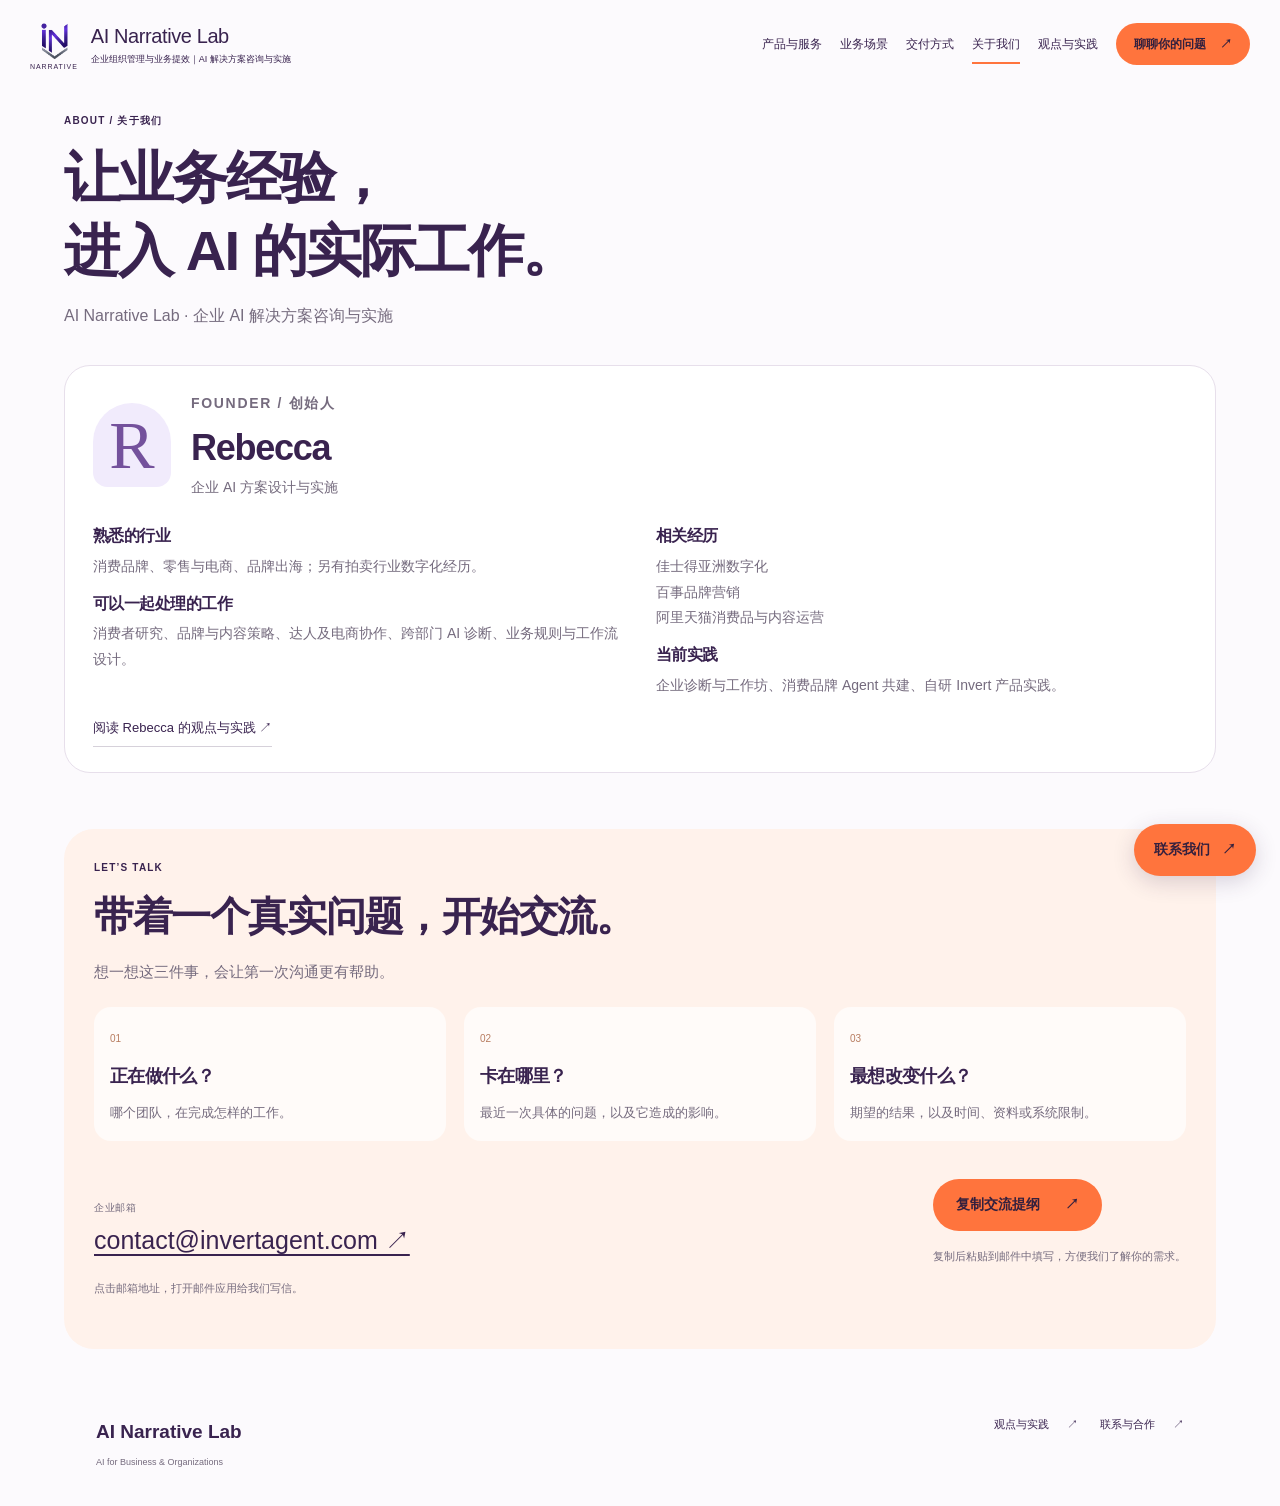
==== about.html @ 5217d412 "Add AI Narrative Lab website" ====
<!doctype html><html lang="zh-CN"><head><meta charset="utf-8"><meta name="viewport" content="width=device-width,initial-scale=1"><meta name="description" content="AI Narrative Lab 关注企业如何把 AI 用到真实业务中。我们提供咨询与实施，从问题判断、团队能力和知识资产出发，推进适合当前条件的应用建设。"><meta name="theme-color" content="#FCFAFD"><title>关于 AI Narrative Lab · AI Narrative Lab</title><link rel="stylesheet" href="mockup.css"><script src="site.js" defer></script></head><body data-page="about"><a href="#main" class="skip">跳到正文</a><header class="site-header"><div class="nav-inner"><a class="brand" href="index.html" aria-label="AI Narrative Lab 首页"><span class="logo-lockup"><img src="assets/narrative-symbol-preview.png" alt="" width="44" height="44"><span>NARRATIVE</span></span><span class="brand-name">AI Narrative Lab<small>企业组织管理与业务提效｜AI 解决方案咨询与实施</small></span></a><button class="menu-toggle" aria-label="打开导航" aria-expanded="false" aria-controls="site-nav"><span></span><span></span></button><nav id="site-nav" aria-label="主导航"><a href="services.html">产品与服务</a><a href="practice.html">业务场景</a><a href="approach.html">交付方式</a><a href="about.html" aria-current="page">关于我们</a><a href="insights.html">观点与实践</a><a class="button nav-cta" href="about.html#contact">聊聊你的问题<span aria-hidden="true">↗</span></a></nav></div></header><main id="main"><section class="inner-hero"><p class="eyebrow">ABOUT / 关于我们</p><h1>让业务经验，<br>进入 AI 的实际工作。</h1><p>AI Narrative Lab · 企业 AI 解决方案咨询与实施</p></section><section class="section people-section"><article class="person-card"><div class="person-heading"><div class="person-initial" aria-hidden="true">R</div><div><p class="eyebrow">FOUNDER / 创始人</p><h2>Rebecca</h2><p>企业 AI 方案设计与实施</p></div></div><div class="person-columns"><div><h3>熟悉的行业</h3><p>消费品牌、零售与电商、品牌出海；另有拍卖行业数字化经历。</p><h3>可以一起处理的工作</h3><p>消费者研究、品牌与内容策略、达人及电商协作、跨部门 AI 诊断、业务规则与工作流设计。</p></div><div><h3>相关经历</h3><p>佳士得亚洲数字化<br>百事品牌营销<br>阿里天猫消费品与内容运营</p><h3>当前实践</h3><p>企业诊断与工作坊、消费品牌 Agent 共建、自研 Invert 产品实践。</p></div></div><a class="text-link" href="insights.html">阅读 Rebecca 的观点与实践 ↗</a></article></section><section class="section contact" id="contact"><div class="section-head"><p class="eyebrow">LET’S TALK</p><h2>带着一个真实问题，开始交流。</h2><p>想一想这三件事，会让第一次沟通更有帮助。</p></div><div class="contact-prompts"><div><span>01</span><h3>正在做什么？</h3><p>哪个团队，在完成怎样的工作。</p></div><div><span>02</span><h3>卡在哪里？</h3><p>最近一次具体的问题，以及它造成的影响。</p></div><div><span>03</span><h3>最想改变什么？</h3><p>期望的结果，以及时间、资料或系统限制。</p></div></div><div class="contact-bottom"><div><p class="tiny-label">企业邮箱</p><a class="contact-email" href="mailto:contact@invertagent.com">contact@invertagent.com ↗</a><p class="footnote">点击邮箱地址，打开邮件应用给我们写信。</p></div><div><button type="button" class="button" data-copy-brief>复制交流提纲 <span aria-hidden="true">↗</span></button><p class="footnote">复制后粘贴到邮件中填写，方便我们了解你的需求。</p><p class="copy-status" role="status" aria-live="polite"></p></div></div></section></main><footer><div><a class="footer-brand" href="index.html">AI Narrative Lab</a><p>AI for Business & Organizations</p></div><div class="footer-links"><a class="text-link" href="insights.html">观点与实践<span aria-hidden="true">↗</span></a><a class="text-link" href="about.html#contact">联系与合作<span aria-hidden="true">↗</span></a></div></footer><a class="floating-contact" href="about.html#contact">联系我们 <span aria-hidden="true">↗</span></a><button class="to-top" aria-label="回到顶部" hidden>↑</button></body></html>
---- mockup.css ----
:root{--bg:#fcfafd;--orange:#ff743d;--peach:#fff2eb;--ink:#39234f;--lavender:#f1ebfc;--muted:#756b7e;--line:#e7dfeb;--white:#fff}*{box-sizing:border-box}html{scroll-behavior:smooth;scroll-padding-top:112px}body{margin:0;background:var(--bg);color:var(--ink);font:15px/1.85 -apple-system,BlinkMacSystemFont,"Segoe UI","PingFang SC","Microsoft YaHei",sans-serif}a{color:inherit;text-decoration:none}button{font:inherit;color:inherit;cursor:pointer}button,a,summary{-webkit-tap-highlight-color:transparent}button{border:0}button:focus-visible,a:focus-visible,summary:focus-visible,[tabindex]:focus-visible{outline:3px solid #7952a1;outline-offset:5px}h1,h2,h3,p{margin:0}h1,h2,h3{font-weight:600;letter-spacing:-.035em;line-height:1.45}img{max-width:100%}[hidden]{display:none!important}.skip{position:fixed;left:20px;top:-100px;background:white;padding:15px;z-index:50}.skip:focus{top:10px}.site-header{position:sticky;top:0;z-index:20;background:#fcfafdeF;backdrop-filter:blur(16px);transition:box-shadow .2s}.site-header.scrolled{box-shadow:0 1px 14px #39234f0b}.nav-inner{max-width:1440px;margin:auto;padding:18px 44px;display:flex;align-items:center;justify-content:space-between;gap:24px}.brand{display:flex;align-items:center;gap:13px;flex-shrink:0}.logo-lockup{display:flex;align-items:center;flex-direction:column;line-height:1}.logo-lockup img{width:44px;height:44px;object-fit:contain}.logo-lockup>span{font-size:7px;letter-spacing:.13em;margin-top:1px}.brand-name{font-size:19px;font-weight:650;letter-spacing:-.04em;line-height:1.4}.brand-name small{display:block;font-size:9px;font-weight:400;letter-spacing:.06em;margin-top:3px}#site-nav{display:flex;align-items:center;gap:24px;font-size:12px}#site-nav>a:not(.button){position:relative;padding:9px 0}#site-nav>a:not(.button):after{content:"";position:absolute;height:2px;background:var(--orange);bottom:0;left:0;right:100%;transition:right .2s}#site-nav>a:hover:after,#site-nav>a[aria-current]:after{right:0}.button{display:inline-flex;align-items:center;justify-content:center;gap:25px;min-height:50px;padding:13px 23px;background:var(--orange);border-radius:100px;color:#34203e;font-size:14px;font-weight:600;transition:transform .2s,background .2s,box-shadow .2s}.button:hover{transform:translateY(-2px);background:#ff8858;box-shadow:0 6px 18px #ff743d29}.button.nav-cta{min-height:42px;font-size:12px;padding:10px 18px;gap:14px}.button.small{min-height:44px;font-size:12px;padding:10px 20px}.text-link{display:inline-flex;gap:18px;align-items:center;font-size:13px;font-weight:500;padding:6px 0;border-bottom:1px solid #39234f35}.text-link span{transition:transform .2s}.text-link:hover span{transform:translate(2px,-2px)}.menu-toggle{display:none}main{max-width:1440px;margin:auto}.section{padding:85px 7.5%}.section-head{margin-bottom:30px}.eyebrow{font-size:10px;letter-spacing:.12em;font-weight:600;margin-bottom:20px}.section-head h2{font-size:clamp(29px,3.1vw,44px);max-width:850px}.section-head>p:last-child:not(.eyebrow){font-size:15px;color:var(--muted);max-width:700px;margin-top:18px}.home-hero{display:grid;grid-template-columns:1.03fr 1fr;gap:6%;padding:58px 6.5% 72px;min-height:660px;align-items:center}.home-hero h1{font-size:clamp(39px,4.5vw,63px);line-height:1.42;letter-spacing:-.045em}.hero-copy>.eyebrow{font-size:9px;letter-spacing:.1em;display:flex;align-items:center;gap:9px}.status-dot{width:6px;height:6px;display:inline-block;border-radius:50%;background:var(--orange)}.accent-word{position:relative;isolation:isolate;white-space:nowrap}.accent-word:after{content:"";position:absolute;bottom:6px;left:-2px;right:4px;height:17px;background:var(--orange);z-index:-1;transform:rotate(-3deg)}.lead{max-width:460px;font-size:16px;color:var(--muted);margin-top:28px}.hero-actions{display:flex;align-items:center;flex-wrap:wrap;gap:25px;margin-top:28px}.hero-principles{display:flex;gap:22px;color:var(--muted);font-size:10px;margin-top:28px}.hero-principles span+span:before{content:"·";margin-right:22px}.demo-wrap{position:relative;padding:20px 0;isolation:isolate}.orbit{position:absolute;z-index:-1;border-radius:50%}.orbit.orange{width:210px;height:210px;background:var(--orange);top:-5px;right:-22px}.orbit.purple{width:290px;height:290px;background:#eee4fb;bottom:-15px;left:-30px}.work-demo{background:white;padding:24px 26px 16px;border-radius:26px;box-shadow:0 20px 70px #39234f0d;transform:rotate(1deg);border:1px solid #ffffffa0}.demo-top{display:flex;align-items:center;justify-content:space-between;font-size:11px}.demo-top .status-dot{margin-right:8px}.demo-icon{font-size:28px;color:var(--orange);line-height:1}.tab-list{display:flex;gap:6px;padding:7px;background:var(--lavender);border-radius:17px;margin-bottom:24px}.tab-list button{flex:1;display:flex;align-items:center;justify-content:center;gap:12px;background:transparent;border-radius:11px;min-height:56px;padding:15px 10px;font-size:13px;transition:background .2s,box-shadow .2s}.tab-list button:hover{background:#ffffff80}.tab-list button[aria-selected=true]{background:white;box-shadow:0 3px 9px #39234f08;font-weight:600}.tab-index{font-size:10px;opacity:.5}.tab-panel:not([hidden]){animation:panel-in .24s ease-out}@keyframes panel-in{from{opacity:.6;transform:translateY(5px)}to{opacity:1;transform:none}}.work-demo .tab-list{margin-top:22px;margin-bottom:22px;padding:4px;border-radius:100px;background:#f8f5fa}.work-demo .tab-list button{font-size:11px;min-height:36px;padding:7px 6px;border-radius:100px}.work-demo .tab-index{display:none}.work-demo .tab-list button[aria-selected=true]{background:var(--peach);color:#71391f;box-shadow:none}.question-label{font-size:10px;color:var(--muted);margin-bottom:7px}.question-bubble{background:var(--peach);padding:15px 17px;border-radius:14px 14px 2px 14px;font-size:15px}.thread-line{color:#b7a5c9;text-align:center;height:32px;line-height:32px}.thinking-card{background:var(--lavender);padding:20px;border-radius:15px}.tiny-label{font-size:10px;letter-spacing:.06em;color:var(--muted)}.thinking-card h3{font-size:22px;line-height:1.5;margin:10px 0}.thinking-card>p{font-size:12px;color:#746383}.chips{display:flex;gap:5px;flex-wrap:wrap;margin-top:17px}.chips span{font-size:9px;background:#ffffffb0;padding:3px 7px;border-radius:6px}.example-content>.text-link{font-size:11px;margin-top:14px}.demo-caption{font-size:9px;color:#8c8195;text-align:right;margin-top:13px}.story-preview{display:grid;grid-template-columns:1.3fr 1fr;gap:10%;align-items:center;background:var(--peach);border-radius:30px;margin:28px;padding:58px 6.1%}.story-preview h2{font-size:34px}.story-notes>div{padding:20px 25px;background:white;border-radius:15px;transform:rotate(-2deg)}.story-notes>div+div{margin-top:14px;background:var(--lavender);transform:rotate(1deg)}.story-notes span{font-size:10px;color:var(--muted)}.story-notes p{font-size:18px;margin-top:8px}.story-notes small{display:block;font-size:9px;text-align:right;margin-top:12px;color:var(--muted)}.journey-panel{display:grid;grid-template-columns:1.05fr 1fr;gap:9%;padding:40px 46px;background:#fff5ef;border:1px solid #ffe9dc;border-radius:24px;min-height:348px;align-items:center}.pill{font-size:10px;background:#ffdfcf;padding:5px 10px;border-radius:30px;display:inline-block}.journey-panel h3{font-size:31px;margin:16px 0}.journey-panel>div>p{font-size:14px;color:var(--muted);margin-bottom:22px}.deliverable{padding:24px;background:white;border-radius:17px}.deliverable>.eyebrow{font-size:9px;color:var(--muted);margin-bottom:18px}.artifact-row{display:flex;align-items:center;gap:13px;margin:12px 0;font-size:13px}.artifact-icon{width:34px;height:34px;display:grid;place-items:center;background:var(--lavender);border-radius:9px;font-size:19px}.artifact-check{margin-left:auto;font-size:12px;color:#8d719f}.footnote{font-size:11px!important;color:var(--muted);line-height:1.8;margin-top:16px!important}.deliverable>.footnote{margin-bottom:0}.section-caption{font-size:11px;color:var(--muted);margin-top:20px}.role-strip{display:grid;grid-template-columns:repeat(3,1fr);gap:35px}.role-strip>div{border-top:1px solid #dcd2e5;padding-top:20px}.role-number{font-size:10px;color:#9a82b1}.role-strip h3{font-size:19px;margin:13px 0}.role-strip p{font-size:14px;color:var(--muted)}.collaboration-preview{background:#f8f5fc}.collaboration-preview>.text-link{margin-top:32px}.founder-preview{display:grid;grid-template-columns:.65fr 1.5fr;align-items:center;gap:11%}.founder-monogram{position:relative;background:var(--lavender);border-radius:90px 90px 22px 22px;min-height:280px;display:flex;align-items:center;justify-content:center;font-size:130px;color:#74519c;font-weight:500;isolation:isolate;overflow:hidden;font-family:Georgia,serif}.founder-monogram:before{content:"";width:90px;height:90px;position:absolute;right:-15px;top:20px;background:var(--orange);border-radius:50%;z-index:-1}.founder-monogram>span{position:absolute;bottom:22px;font-family:-apple-system,sans-serif;font-size:11px;font-weight:400;letter-spacing:.1em}.closing{background:var(--lavender);margin:28px;border-radius:30px;padding:55px 6.1%;display:flex;align-items:center;justify-content:space-between;position:relative;overflow:hidden;isolation:isolate;gap:25px}.closing h2{font-size:38px}.closing p:not(.eyebrow){font-size:14px;color:var(--muted);margin-top:18px}.closing-mark{position:absolute;font-size:360px;right:190px;top:-40px;line-height:1;z-index:-1;opacity:.035}.closing>.button{flex-shrink:0}footer{max-width:1440px;margin:auto;padding:45px 7.5% 35px;display:flex;justify-content:space-between;align-items:flex-start;gap:30px}.footer-brand{font-size:19px;font-weight:600}footer p{font-size:9px;color:var(--muted);margin-top:5px}.footer-links{display:flex;gap:22px;flex-wrap:wrap;justify-content:flex-end;max-width:430px}.footer-links .text-link{font-size:11px;border:0;padding:0}.draft-status{font-size:9px;color:var(--muted);width:100%;text-align:right}.to-top{position:fixed;right:22px;bottom:22px;border-radius:50%;width:44px;height:44px;background:var(--ink);color:white;box-shadow:0 6px 20px #39234f20;z-index:10}.inner-hero{padding:70px 7.5% 58px;max-width:1100px}.inner-hero h1{font-size:clamp(36px,4.4vw,60px);line-height:1.4}.inner-hero>p:last-child{margin-top:24px;color:var(--muted);font-size:16px;max-width:720px}.compact-top{padding-top:10px}.page-nav{display:flex;gap:25px;margin:0 7.5%;padding:20px 0;border-top:1px solid var(--line);border-bottom:1px solid var(--line);font-size:12px;flex-wrap:wrap}.page-nav a:hover{color:#a04420}.service-group{display:grid;grid-template-columns:.8fr 1.3fr;gap:8%;border-bottom:1px solid var(--line)}.service-group h2{font-size:31px}.disclosure{border-bottom:1px solid var(--line);scroll-margin-top:110px}.disclosure summary{list-style:none;display:flex;justify-content:space-between;align-items:center;gap:25px;padding:25px 0;cursor:pointer;font-size:18px;font-weight:500;line-height:1.5}.disclosure summary::-webkit-details-marker,.case-details summary::-webkit-details-marker{display:none}.disclosure summary:hover{color:#a04b2a}.plus{font-size:23px;font-weight:300;transition:transform .2s;flex-shrink:0}.disclosure[open] .plus{transform:rotate(45deg)}.disclosure-body{padding-bottom:30px;animation:panel-in .2s ease-out}.detail-intro{color:var(--muted);font-size:14px;margin:0 0 24px}.detail-grid{display:grid;grid-template-columns:repeat(auto-fit,minmax(210px,1fr));gap:25px}.detail-grid h3{font-size:14px;margin-bottom:12px}.detail-grid ul,.plain-list{margin:10px 0;padding-left:19px;color:var(--muted);font-size:13px}.detail-grid li,.plain-list li{margin:8px 0}.body-copy{font-size:14px;color:var(--muted);margin:16px 0}.detail-rows>div{display:grid;grid-template-columns:1fr 2.5fr;gap:25px;padding:15px 0}.detail-rows h3{font-size:14px}.detail-rows p{font-size:13px;color:var(--muted)}.supplementary{max-width:1200px;margin:auto}.supplementary h2{font-size:31px}.case-panel{padding:45px;background:var(--peach);border-radius:25px}.case-panel h2{font-size:34px;max-width:800px}.case-intro{font-size:15px;color:var(--muted);margin-top:20px;max-width:850px}.case-details{margin-top:28px;border-top:1px solid #e8d9d3}.case-details summary{list-style:none;font-size:13px;cursor:pointer;padding:20px 0;display:flex;justify-content:space-between}.case-details[open]>div{background:white;border-radius:14px;padding:28px;animation:panel-in .2s}.case-details .detail-grid{grid-template-columns:repeat(2,1fr);gap:28px}.stage-panel{display:grid;grid-template-columns:120px 1fr;gap:25px;padding:42px 46px;background:var(--lavender);border-radius:24px;min-height:365px}.stage-big{font-size:72px;line-height:1;color:#b7a1cb;font-weight:300}.stage-panel h3{font-size:28px}.stage-panel p{font-size:14px;color:var(--muted);margin-top:15px}.stage-output{background:white;padding:17px 22px;border-radius:13px;margin-top:22px}.stage-output strong{font-size:11px}.stage-output p{font-size:13px;margin-top:7px}.stage-check{font-size:11px!important}.faq{max-width:1200px;margin:auto;padding-top:20px}.faq .disclosure-body p{font-size:14px;color:var(--muted)}.fde-note{font-size:11px;color:var(--muted);padding:5px 7.5% 45px;max-width:1100px;line-height:1.9}.about-founder{display:grid;grid-template-columns:.6fr 1.4fr;gap:10%;align-items:start;padding-top:10px}.about-founder .founder-monogram{min-height:360px}.about-founder .section-head h2{font-size:32px}.about-detail{padding-top:0;padding-bottom:35px}.contact{background:var(--peach);margin:28px;border-radius:30px;padding:55px 6.1%}.contact-prompts{display:grid;grid-template-columns:repeat(3,1fr);gap:18px}.contact-prompts>div{background:#ffffffb0;padding:24px;border-radius:17px}.contact-prompts span{font-size:10px;color:#b87d61}.contact-prompts h3{font-size:18px;margin:12px 0}.contact-prompts p{font-size:13px;color:var(--muted)}.contact-bottom{display:flex;justify-content:space-between;align-items:center;gap:35px;margin-top:38px}.contact-email{font-size:25px;font-weight:500}.copy-status{font-size:11px;max-width:270px;min-height:40px;margin-top:12px;color:var(--muted)}.copy-fallback{width:100%;min-height:140px;border:1px solid #d8c9e5;border-radius:10px;padding:12px;font:12px/1.8 inherit;margin-top:10px;color:var(--ink);background:white}
@media(min-width:1500px){.home-hero h1{font-size:63px}}
@media(max-width:1100px){.nav-inner{padding:18px 28px}#site-nav{gap:16px}.home-hero{gap:4%;padding:45px 6% 65px}.home-hero h1{font-size:44px}.section{padding:65px 6%}.story-preview{padding:45px 5%}.story-preview h2{font-size:30px}.journey-panel{padding:34px;gap:6%}.section-head h2{font-size:35px}.service-group h2{font-size:28px}.compact-top{padding-top:10px}}
@media(max-width:800px){html{scroll-padding-top:100px}.nav-inner{padding:13px 6%}.brand-name{font-size:18px}.menu-toggle{display:flex;flex-direction:column;gap:6px;align-items:center;justify-content:center;background:var(--lavender);border-radius:50%;width:44px;height:44px}.menu-toggle span{width:17px;height:1px;background:var(--ink);transition:transform .2s}.menu-toggle[aria-expanded=true] span:first-child{transform:translateY(3.5px) rotate(45deg)}.menu-toggle[aria-expanded=true] span:last-child{transform:translateY(-3.5px) rotate(-45deg)}#site-nav{display:none;position:absolute;top:100%;left:0;right:0;padding:20px 6% 28px;background:var(--bg);box-shadow:0 20px 25px #39234f12;font-size:15px;align-items:stretch;gap:15px}#site-nav.is-open{display:flex;flex-direction:column}#site-nav .nav-cta{font-size:14px}#site-nav>a:not(.button){padding:10px}.home-hero{grid-template-columns:1fr;gap:45px;padding:45px 8% 55px;max-width:700px;margin:auto}.home-hero h1{font-size:49px}.lead{font-size:15px;max-width:500px}.demo-wrap{width:100%;max-width:550px;margin:auto}.orbit.orange{right:-12px}.story-preview{grid-template-columns:1fr;gap:30px;margin:18px;padding:40px 7%;border-radius:24px}.story-notes{max-width:500px;width:100%;margin:auto}.tab-list{display:grid;grid-template-columns:1fr 1fr}.work-demo .tab-list,.case-explorer .tab-list{grid-template-columns:repeat(3,1fr)}.journey-panel{grid-template-columns:1fr;gap:30px}.journey-panel h3{font-size:29px}.role-strip{grid-template-columns:1fr;gap:26px}.role-strip h3{margin:8px 0}.founder-preview{grid-template-columns:150px 1fr;gap:35px}.founder-monogram{min-height:210px;font-size:100px;border-radius:65px 65px 18px 18px}.founder-monogram>span{font-size:8px}.founder-monogram:before{width:60px;height:60px}.founder-preview h2{font-size:28px}.closing{margin:18px;padding:40px 7%;align-items:flex-start;flex-direction:column}.closing h2{font-size:34px}.closing-mark{right:20px}.service-group{grid-template-columns:1fr;gap:0}.service-group .section-head{margin-bottom:10px}.inner-hero{padding:45px 6%}.inner-hero h1{font-size:44px}.stage-panel{grid-template-columns:65px 1fr;padding:32px;gap:18px}.stage-big{font-size:50px}.about-founder{grid-template-columns:150px 1fr;gap:30px}.about-founder .founder-monogram{min-height:230px}.detail-rows>div{grid-template-columns:1fr;gap:7px}.contact{margin:18px;padding:40px 7%}.contact-prompts{grid-template-columns:1fr}.contact-prompts>div{padding:20px}.contact-prompts h3{margin:6px 0}.contact-bottom{flex-direction:column;align-items:flex-start;gap:25px}.contact-bottom>div{width:100%}.contact .copy-status{max-width:none}.case-panel{padding:32px}.case-panel h2{font-size:29px}.case-details .detail-grid{grid-template-columns:1fr}footer{padding:35px 7%;flex-direction:column}.footer-links{justify-content:flex-start}.draft-status{text-align:left}}
@media(max-width:480px){.brand-name{font-size:17px}.brand-name small{font-size:8px}.logo-lockup img{width:38px;height:38px}.home-hero{padding:34px 7% 45px;gap:35px}.hero-copy>.eyebrow{font-size:7px;letter-spacing:.055em;gap:6px}.home-hero h1{font-size:39px;line-height:1.45}.lead{font-size:14px;margin-top:23px}.hero-actions{gap:18px}.hero-actions .button{font-size:12px;padding:13px 18px;gap:12px}.hero-actions>.text-link{font-size:12px;gap:12px}.hero-principles{font-size:9px;gap:14px}.hero-principles span+span:before{margin-right:14px}.work-demo{padding:19px 18px 14px;border-radius:22px}.thinking-card{padding:17px}.thinking-card h3{font-size:21px}.question-bubble{font-size:14px}.orbit.orange{width:160px;height:160px;right:-10px}.orbit.purple{width:210px;height:210px;left:-15px}.section{padding:48px 6%}.section-head{margin-bottom:25px}.section-head h2{font-size:29px}.section-head>p:last-child:not(.eyebrow){font-size:14px}.story-preview{padding:30px 24px;margin:12px;gap:25px}.story-preview h2{font-size:27px}.story-notes p{font-size:16px}.tab-list{padding:5px;gap:5px;margin-bottom:17px}.tab-list button{font-size:12px;padding:12px 7px;min-height:49px;gap:7px}.journey-panel{padding:25px 21px;border-radius:20px;gap:24px}.journey-panel h3{font-size:25px}.journey-panel>div>p{font-size:13px}.deliverable{padding:20px}.founder-preview{grid-template-columns:1fr;gap:25px}.founder-preview .founder-monogram{width:150px;min-height:170px}.closing{margin:12px;padding:35px 24px;border-radius:24px}.closing h2{font-size:30px}.inner-hero{padding:37px 6% 35px}.inner-hero h1{font-size:36px}.inner-hero>p:last-child{font-size:14px}.compact-top{padding-top:8px}.page-nav{margin:0 6%;gap:16px;font-size:11px}.service-group{gap:5px}.service-group h2{font-size:27px}.disclosure summary{font-size:16px;padding:22px 0}.detail-grid{grid-template-columns:1fr}.case-panel{padding:27px 23px}.case-panel h2{font-size:27px}.case-intro{font-size:14px}.case-details[open]>div{padding:20px}.case-details summary{font-size:12px}.stage-panel{display:block;padding:27px 23px}.stage-big{display:block;font-size:40px;margin-bottom:22px}.stage-panel h3{font-size:25px}.stage-panel p{font-size:13px}.about-founder{grid-template-columns:1fr;gap:25px;padding-top:5px}.about-founder .founder-monogram{width:150px;min-height:180px}.about-founder .section-head h2{font-size:29px}.about-detail{padding-top:0;padding-bottom:20px}.contact{margin:12px;padding:35px 24px}.contact-email{font-size:21px;overflow-wrap:anywhere}.to-top{width:38px;height:38px;right:16px;bottom:16px}.fde-note{padding:0 6% 25px}}
@media(prefers-reduced-motion:reduce){html{scroll-behavior:auto}*,*:before,*:after{animation:none!important;transition:none!important}}
@media print{.site-header nav,.menu-toggle,.to-top{display:none!important}.site-header{position:static}.tab-panel[hidden]{display:block!important}.tab-panel{break-inside:avoid;margin-bottom:20px}.section{padding:25px 4%}body{background:white}}
/* v0.5: business scenarios, reading and delivery maps */
.brand-name small{line-height:1.55;font-size:9px}#site-nav{gap:18px}.home-hero h1{font-size:clamp(37px,3.6vw,52px)}.sector-section{background:#fff5ef}.sector-grid{display:grid;grid-template-columns:1fr 1fr;gap:30px}.sector-grid>div{background:white;border-radius:22px;padding:32px}.sector-grid h3{font-size:26px;margin:18px 0}.sector-grid p{color:var(--muted);font-size:14px;margin-bottom:16px}.purple-pill{background:var(--lavender)}.delivery-map{padding-top:55px;padding-bottom:55px}.delivery-image{width:100%;display:block;border:1px solid var(--line);border-radius:15px}.map-image-link{display:block}.map-actions{display:flex;gap:30px;flex-wrap:wrap;margin-top:20px}.flow-mobile{display:none}.insight-grid{display:grid;grid-template-columns:repeat(3,1fr);gap:24px}.insight-card{border-top:2px solid #d9cae8;padding:25px 6px;display:flex;flex-direction:column;align-items:flex-start;transition:transform .2s}.insight-card:hover{transform:translateY(-4px)}.insight-card .eyebrow{color:var(--purple)}.insight-card h3{font-size:24px;line-height:1.6;min-height:114px}.insight-card p{color:var(--muted);font-size:14px;margin:20px 0;flex:1}.knowledge-preview{background:var(--lavender)}.founder-short{max-width:1000px}.concrete-case{display:grid;grid-template-columns:1.1fr 1fr;gap:8%;border-bottom:1px solid var(--line)}.concrete-case h2{font-size:33px}.concrete-case>div>p:not(.eyebrow){font-size:15px;color:var(--muted);margin-top:25px}.case-output{background:var(--peach);border-radius:22px;padding:28px}.case-output>p{font-size:17px;margin:18px 0}.case-output>p>span{margin-right:10px;color:#a14d29}.case-output .disclosure summary{font-size:13px}.case-output .detail-grid{grid-template-columns:1fr}.person-card{background:white;border:1px solid var(--line);border-radius:26px;padding:42px;max-width:1050px;margin:auto}.person-heading{display:flex;gap:28px;align-items:center}.person-initial{width:105px;height:110px;border-radius:40px 40px 15px 15px;background:var(--lavender);display:grid;place-items:center;font:68px Georgia;color:#74519c}.person-heading .eyebrow{margin-bottom:6px}.person-heading h2{font-size:36px}.person-heading p{font-size:14px;color:var(--muted)}.person-columns{display:grid;grid-template-columns:1fr 1fr;gap:50px;margin:28px 0}.person-columns h3{font-size:16px;margin:20px 0 10px}.person-columns p{font-size:14px;color:var(--muted)}.ecosystem{padding-top:30px}.ecosystem h2{font-size:29px}.ecosystem h2 span{font-size:18px;font-weight:400}.ecosystem>p:last-child{font-size:14px;color:var(--muted);margin-top:15px}.reading{max-width:850px;margin:auto;padding:55px 30px 80px}.reading>.eyebrow{margin-top:45px}.reading h1{font-size:42px;line-height:1.5}.byline{font-size:13px;color:var(--muted);margin:24px 0}.reading blockquote{margin:35px 0;background:var(--peach);border-left:4px solid var(--orange);padding:30px;font-size:24px;line-height:1.8}.reading section{margin:40px 0}.reading h2{font-size:25px;margin-bottom:18px}.reading section p{font-size:17px;line-height:2.1;color:#62566c}.editor-note{font-size:11px;color:var(--muted);padding-top:25px;border-top:1px solid var(--line);margin:40px 0 25px}
@media(max-width:1100px){#site-nav{gap:13px}.brand-name{font-size:17px}.nav-inner{padding-left:25px;padding-right:25px}.home-hero h1{font-size:39px}}
@media(max-width:800px){.sector-grid,.insight-grid,.concrete-case{grid-template-columns:1fr}.sector-grid>div{padding:26px}.insight-card h3{min-height:0}.concrete-case{gap:25px}.map-image-link{display:none}.flow-mobile{display:grid;gap:14px}.flow-mobile>div{padding:22px;background:var(--peach);border-radius:15px}.flow-mobile>div:nth-child(even){background:var(--lavender)}.flow-mobile span{font-size:11px}.flow-mobile h3{font-size:20px;margin:8px 0}.flow-mobile p{font-size:13px;color:var(--muted)}.person-card{padding:28px}.person-columns{grid-template-columns:1fr;gap:0}.person-heading{gap:20px}.reading h1{font-size:33px}.reading blockquote{font-size:21px}.home-hero h1{font-size:43px}.brand-name small{font-size:8px}.insight-card{padding-top:20px}.map-actions{gap:18px}}
@media(max-width:480px){.home-hero h1{font-size:34px}.brand-name{font-size:16px}.brand-name small{font-size:7px}.brand{gap:10px}.concrete-case h2{font-size:27px}.case-output{padding:23px}.person-card{padding:24px}.person-heading{gap:17px}.person-initial{width:76px;height:90px;font-size:52px;flex-shrink:0}.person-heading h2{font-size:27px}.reading{padding:35px 6% 60px}.reading h1{font-size:30px}.reading section p{font-size:16px}.reading blockquote{padding:23px;font-size:20px}.sector-grid h3{font-size:23px}.ecosystem h2{font-size:26px}}

.flow-strip{display:grid;grid-template-columns:repeat(4,1fr);gap:16px}.flow-strip>div{padding:24px;background:var(--peach);border-radius:18px}.flow-strip>div:nth-child(even){background:var(--lavender)}.flow-strip span{font-size:12px;color:#74519c}.flow-strip h3{font-size:21px;margin:12px 0}.flow-strip p{font-size:13px;color:var(--muted)}@media(max-width:800px){.flow-strip{grid-template-columns:1fr 1fr}}@media(max-width:480px){.flow-strip{grid-template-columns:1fr}}
/* v0.6: readable product hierarchy, visible content, responsive knowledge maps. */
:root{--purple:#74519c}.brand-name{font-family:"Avenir Next","Helvetica Neue","PingFang SC",sans-serif;font-weight:500;letter-spacing:-.02em;font-size:20px}.brand-name small{font-size:9px;letter-spacing:0;white-space:nowrap;font-weight:400}.nav-inner{gap:20px;padding-inline:30px}#site-nav{gap:18px}.section{padding-block:64px}.line-icon{display:inline-grid;place-items:center;width:46px;height:46px;border-radius:14px;background:var(--lavender);color:var(--purple);flex-shrink:0}.line-icon svg{width:25px;height:25px}.map-goal{background:var(--orange);border-radius:20px;padding:22px;text-align:center;font-size:29px;font-weight:600;margin-bottom:22px}.product-columns{display:grid;grid-template-columns:repeat(3,minmax(0,1fr));gap:22px}.product-family{background:white;border:1px solid var(--line);border-radius:23px;overflow:hidden}.family-head{padding:26px;background:var(--peach)}.product-family:nth-child(2) .family-head{background:var(--lavender)}.family-head .line-icon{background:#ffffffa8;margin-bottom:18px}.family-head h3{font-size:24px;letter-spacing:-.02em}.family-head p{color:var(--muted);margin-top:8px;font-size:14px}.product-item{margin:0 26px;padding:26px 0}.product-item+.product-item{border-top:1px solid var(--line)}.product-item h4,.scenario-tile h4{font-size:19px;font-weight:600;margin:0 0 12px}.product-item p{font-size:15px;color:var(--muted)}.product-item .text-link{margin-top:15px}.support-grid{display:grid;grid-template-columns:repeat(4,minmax(0,1fr));gap:18px;margin:26px 0}.support-grid article{background:var(--peach);border-radius:20px;padding:24px}.support-grid article:nth-child(even){background:var(--lavender)}.support-grid h3{font-size:19px;margin:20px 0 10px}.support-grid p{font-size:14px;color:var(--muted)}.industry-group+.industry-group{margin-top:38px}.industry-title{display:flex;align-items:center;gap:20px;margin-bottom:20px}.industry-title h3{font-size:25px}.industry-title .pill{margin:0}.scenario-tiles{display:grid;grid-template-columns:repeat(3,minmax(0,1fr));gap:20px}.scenario-tile{background:var(--peach);border-radius:22px;padding:27px;display:flex;flex-direction:column;align-items:flex-start;border:1px solid transparent;transition:transform .18s,border-color .18s}.industry-group:nth-child(2) .scenario-tile{background:var(--lavender)}.scenario-tile:hover{transform:translateY(-3px);border-color:#bda4d3}.scenario-tile .line-icon{background:#ffffffa8;margin-bottom:23px}.scenario-tile h4{font-size:21px}.scenario-tile p{font-size:14px;color:var(--muted);flex:1}.tile-action{font-size:13px;margin-top:25px;font-weight:500}.home-product-grid{display:grid;grid-template-columns:repeat(3,minmax(0,1fr));gap:22px}.home-product-grid>a{padding:30px;border-top:2px solid var(--orange);background:white;border-radius:0 0 20px 20px}.home-product-grid h3{font-size:24px;margin-top:22px}.home-product-grid p{color:var(--muted);margin:12px 0 22px}.organization-intro{background:var(--peach)}.scenario-detail{display:grid;grid-template-columns:1.3fr 1fr;gap:7%;padding:42px 0;border-bottom:1px solid var(--line);scroll-margin-top:120px}.scenario-detail h2{font-size:27px;margin:20px 0}.scenario-detail p{font-size:16px;color:var(--muted)}.scenario-results{background:var(--peach);border-radius:20px;padding:28px;align-self:center}.scenario-results h3{font-size:17px}.scenario-results ul{padding-left:20px;color:var(--muted);font-size:15px}.scenario-results li{margin:12px 0}.manufacturing-section{background:#f7f2fc}.factory-detail{display:flex;gap:24px;padding:28px 0;border-bottom:1px solid var(--line);scroll-margin-top:120px}.factory-detail h2{font-size:25px;margin-bottom:15px}.factory-detail p{font-size:15px;color:var(--muted);margin:8px 0;max-width:800px}.question-banner{background:var(--peach);padding:27px 32px;border-radius:20px;margin-bottom:30px}.question-banner h2{font-size:26px;margin-bottom:12px}.question-banner p{color:var(--muted);font-size:15px}.decision-layout{display:grid;grid-template-columns:.8fr 2fr;gap:26px}.memory-bank{background:var(--lavender);padding:30px;border-radius:22px}.memory-bank h2{font-size:24px}.memory-bank>div{padding:22px 0;border-bottom:1px solid #ded4e8}.memory-bank>div:last-child{border:0;padding-bottom:0}.memory-bank h3{font-size:19px;margin-bottom:9px}.memory-bank p{font-size:14px;color:var(--muted)}.visible-steps{display:grid;grid-template-columns:repeat(4,minmax(0,1fr));gap:18px;list-style:none;margin:0;padding:0}.visible-steps>li{position:relative;background:var(--peach);border-radius:20px;padding:25px}.visible-steps>li:nth-child(even){background:var(--lavender)}.visible-steps>li:not(:last-child):after{content:'→';position:absolute;right:-16px;top:42px;font-size:18px;color:var(--purple);z-index:1}.step-no{color:var(--purple);font-size:12px}.visible-steps h3{font-size:21px;margin:16px 0 13px}.visible-steps p{font-size:14px;color:var(--muted)}.decision-steps{grid-template-columns:1fr 1fr}.decision-steps>li:after{display:none}.feedback-loop{display:flex;gap:20px;align-items:flex-start;background:var(--lavender);padding:25px 30px;border-radius:20px;margin-top:25px}.feedback-loop>span{font-size:34px;color:var(--purple);line-height:1.4}.feedback-loop h3{font-size:20px;margin-bottom:8px}.feedback-loop p{color:var(--muted);font-size:14px}.related-reading{display:flex;gap:25px;align-items:flex-start;padding:30px;border:1px solid var(--line);border-radius:20px}.related-reading h2{font-size:23px}.related-reading p{color:var(--muted);margin:12px 0;font-size:15px}.knowledge-uses{display:grid;grid-template-columns:repeat(3,minmax(0,1fr));gap:24px}.knowledge-uses article{padding:30px;background:var(--peach);border-radius:22px}.knowledge-uses article:nth-child(2){background:var(--lavender)}.knowledge-uses .pill{display:inline-block;margin:0 0 0 10px;background:white;font-size:12px}.knowledge-uses h3{font-size:23px;margin:25px 0 14px}.knowledge-uses p{font-size:15px;color:var(--muted)}.knowledge-mechanism{padding-top:20px}.knowledge-ownership{display:grid;grid-template-columns:1fr 2fr;gap:30px;padding:35px 0;border-bottom:1px solid var(--line)}.knowledge-ownership h3{font-size:24px}.knowledge-ownership ul{margin:0;padding-left:20px;color:var(--muted);font-size:15px}.knowledge-ownership li{margin-bottom:12px}.bottleneck-note{margin:25px 0 32px;border-left:4px solid var(--orange);padding:12px 25px;color:var(--muted);font-size:16px}.mechanism-grid{display:grid;grid-template-columns:repeat(5,minmax(0,1fr));gap:18px}.mechanism-grid article{padding:23px 19px;background:white;border:1px solid var(--line);border-radius:18px}.mechanism-grid h3{font-size:19px;margin-bottom:12px}.mechanism-grid p{font-size:14px;color:var(--muted)}.delivery-section{background:var(--lavender)}.delivery-section .visible-steps>li{background:#fff}.full-article{max-width:820px}.article-prose p{font-size:16px;line-height:2;color:#54485d;margin:20px 0;overflow-wrap:anywhere}.article-prose h2{font-size:25px;margin:48px 0 22px}.full-article h1{font-size:34px}.full-article .editor-note{font-size:12px}.page-nav{flex-wrap:wrap}.inner-hero{padding-bottom:45px}.home-hero h1{font-weight:550}.home-hero .lead{max-width:520px}
@media(max-width:1200px){.brand-name small{font-size:8px}#site-nav{gap:13px;font-size:11px}.nav-inner{padding-inline:22px}.button.nav-cta{display:none}}
@media(max-width:1000px){.product-columns{gap:14px}.family-head,.product-item{padding:22px}.product-item{margin:0}.family-head h3{font-size:21px}.support-grid{grid-template-columns:repeat(2,minmax(0,1fr))}.mechanism-grid{grid-template-columns:repeat(3,minmax(0,1fr))}.decision-layout{grid-template-columns:1fr}.memory-bank{display:grid;grid-template-columns:repeat(3,minmax(0,1fr));gap:20px}.memory-bank h2{grid-column:1/-1}.memory-bank>div{border:0;padding:0}.scenario-tile{padding:22px}}
@media(max-width:800px){.product-columns,.scenario-tiles,.home-product-grid,.knowledge-uses{grid-template-columns:1fr}.brand-name{font-size:18px}.brand-name small{font-size:8px}.nav-inner{padding:15px 5%}.section{padding:42px 6%}.scenario-detail{grid-template-columns:1fr;gap:24px;padding:30px 0}.visible-steps{grid-template-columns:1fr 1fr}.visible-steps>li:after{display:none}.mechanism-grid{grid-template-columns:1fr 1fr}.knowledge-ownership{grid-template-columns:1fr;gap:16px}.industry-title h3{font-size:22px}.product-item{margin:0 25px;padding:23px 0}.family-head{padding:25px}.home-hero h1{font-size:39px}.inner-hero h1{font-size:36px}.full-article h1{font-size:30px}.page-nav{gap:16px}.knowledge-uses article{padding:26px}.article-prose h2{font-size:23px}}
@media(max-width:480px){.brand-name{font-size:16px}.brand-name small{font-size:7px}.logo-lockup img{width:35px;height:35px}.logo-lockup>span{font-size:6px}.nav-inner{gap:10px}.brand{gap:8px}.support-grid,.visible-steps,.mechanism-grid,.memory-bank{grid-template-columns:1fr}.memory-bank h2{grid-column:auto}.memory-bank>div{padding-bottom:15px;border-bottom:1px solid var(--line)}.industry-title{flex-wrap:wrap;gap:12px}.industry-title .pill{font-size:11px}.map-goal{font-size:24px}.inner-hero h1{font-size:30px}.related-reading{padding:24px;gap:14px}.related-reading h2{font-size:20px}.feedback-loop{padding:23px;gap:15px}.full-article h1{font-size:27px}.factory-detail{gap:14px}.factory-detail h2{font-size:22px}}
@media(prefers-reduced-motion:reduce){.scenario-tile{transition:none}.scenario-tile:hover{transform:none}}
.article-prose a,.article-end a{color:#74519c;text-decoration:underline;text-underline-offset:4px;overflow-wrap:anywhere}.article-end{border-top:1px solid #ded4e8;margin-top:60px;padding-top:32px}.article-end h2{font-size:21px;margin:0 0 12px}.article-end p{color:#716578;font-size:15px;line-height:1.9;margin:10px 0}.wechat-follow{display:flex;align-items:center;gap:25px;margin-top:32px;background:#fff2eb;border-radius:20px;padding:24px}.wechat-follow img{width:120px;height:120px;object-fit:contain;border-radius:8px}.wechat-follow h2{margin:0 0 8px}@media(max-width:480px){.wechat-follow{gap:16px;padding:18px}.wechat-follow img{width:90px;height:90px}.wechat-follow h2{font-size:18px}}
.article-prose figure{margin:36px 0}.article-prose figure img{display:block;max-width:100%;height:auto;margin:auto}.article-prose h2{color:#74519c;border-top:1px solid #e7dfeb;padding-top:32px;line-height:1.5}.article-prose h3{margin:32px 0 16px;font-size:20px}.article-prose ul{padding-left:1.5em;color:#54485d;line-height:2}.article-prose li{margin:10px 0}.article-prose blockquote{border-left:3px solid #ded4e8;padding:4px 18px;margin:20px 0;color:#716578}.article-prose pre{overflow:auto;background:#f1ebfc;border-radius:12px;padding:20px;white-space:pre-wrap}.article-table{overflow-x:auto}.article-table table{border-collapse:collapse;width:100%;font-size:14px}.article-table td,.article-table th{border:1px solid #ded4e8;padding:10px;text-align:left}.article-prose hr{border:0;border-top:1px solid #e7dfeb;margin:35px 0}
.floating-contact{position:fixed;z-index:19;right:24px;bottom:24px;display:inline-flex;align-items:center;gap:12px;padding:13px 20px;border-radius:100px;background:#ff743d;color:#34203e;font-size:14px;font-weight:600;box-shadow:0 6px 22px #39234f30}.floating-contact:hover{background:#ff8858}.to-top{bottom:88px}.contact-email{display:inline-block;color:inherit;text-decoration:underline;text-underline-offset:5px}.contact-bottom .footnote{margin-top:10px}@media(max-width:480px){.floating-contact{right:16px;bottom:16px;padding:11px 16px;font-size:13px}.to-top{bottom:76px}}
/* v0.7: keep each structure visually together; retain type sizes */
main{max-width:1240px}.nav-inner{max-width:1300px}.section{padding:36px 44px}.section-head{margin-bottom:22px}.section-head .eyebrow{margin-bottom:10px}.section-head>p:last-child:not(.eyebrow){margin-top:12px}.inner-hero{max-width:none;padding:30px 44px 22px}.inner-hero .eyebrow{margin-bottom:10px}.inner-hero>p:last-child{margin-top:14px;max-width:1000px}.page-nav{margin:0 44px;padding:12px 0;gap:24px}.compact-top{padding-top:22px}.structure-panel{scroll-margin-top:100px}.product-map{border:1px solid var(--line);border-radius:22px;padding:16px;background:#fff}.map-goal{padding:10px 20px;margin-bottom:14px;border-radius:14px}.product-columns{gap:14px;align-items:start}.family-head{padding:17px 20px;display:grid;grid-template-columns:46px 1fr;column-gap:12px;align-items:center}.family-head .line-icon{grid-row:1/3;margin:0}.family-head h3{margin:0}.family-head p{margin:3px 0 0}.product-item{margin:0 20px;padding:16px 0}.product-item h4{margin-bottom:7px}.product-item .text-link{margin-top:8px}.map-actions{margin-top:12px;gap:22px}.support-grid{margin:18px 0;gap:14px}.support-grid article{padding:20px}.support-grid h3{margin:12px 0 7px}.industry-title{margin-bottom:12px}.industry-group+.industry-group{margin-top:22px}.scenario-tiles{gap:14px}.scenario-tile{padding:20px;display:grid;grid-template-columns:42px 1fr;column-gap:12px;align-items:start}.scenario-tile .line-icon{grid-row:1/4;margin:0;width:42px;height:42px}.scenario-tile h4{margin:3px 0 8px}.scenario-tile p{grid-column:2}.tile-action{grid-column:2;margin-top:12px}.scenario-detail{padding:24px 0;gap:32px}.scenario-detail h2{margin:12px 0}.scenario-results{padding:20px}.scenario-results li{margin:6px 0}.factory-detail{padding:20px 0;gap:18px}.factory-detail h2{margin-bottom:8px}.visible-steps{gap:14px}.visible-steps>li{padding:18px}.visible-steps h3{margin:8px 0}.bottleneck-note{margin:16px 0;padding:8px 18px}.mechanism-grid{gap:12px}.mechanism-grid article{padding:17px 14px}.mechanism-grid h3{margin-bottom:7px}.section-caption{margin-top:12px}.delivery-section{border-radius:22px;margin:10px 24px;padding:28px 20px}.people-section{padding-top:16px}.person-card{max-width:none;padding:25px 28px}.person-heading{gap:20px}.person-initial{width:78px;height:84px}.person-columns{gap:32px;margin:12px 0}.person-columns h3{margin:12px 0 6px}.contact{margin:20px 44px;padding:30px}.contact-prompts{margin:20px 0}.contact-prompts>div{padding:16px}.knowledge-uses{gap:16px}.knowledge-uses article{padding:22px}.knowledge-uses h3{margin:15px 0 10px}.feedback-loop{padding:18px 22px;margin-top:18px}.knowledge-ownership{padding:22px 0}.question-banner{padding:20px 24px;margin-bottom:20px}.memory-bank{padding:22px}.memory-bank>div{padding:15px 0}.home-product-grid{gap:16px}.home-product-grid>a{padding:22px}.home-product-grid h3{margin-top:14px}.home-product-grid p{margin:10px 0 14px}.closing{margin:24px 44px;padding:30px}.insight-grid{display:flex;flex-direction:column;gap:0;border-top:1px solid #d9cae8}.insight-card{display:grid;grid-template-columns:120px minmax(0,1fr) 105px;gap:24px;align-items:start;border-top:0;border-bottom:1px solid #d9cae8;padding:25px 0}.insight-card .eyebrow{margin:7px 0 0}.insight-card h3{min-height:0;line-height:1.5}.insight-card p{margin:9px 0 0;max-width:780px}.insight-card .text-link{margin-top:5px;justify-self:end;white-space:nowrap}.insight-card:hover{transform:none;background:#f1ebfc55}.home-hero{padding-top:40px;min-height:0}.full-article{max-width:820px}
@media(min-width:1001px){.manufacturing-section{border-radius:22px;margin:10px 24px;padding:28px 20px}.manufacturing-section .section-head{margin-bottom:12px}}
@media(max-width:800px){.section{padding:28px 6%}.inner-hero{padding:28px 6% 18px}.page-nav{margin-inline:6%}.product-columns{gap:14px}.family-head{padding:18px}.product-item{margin:0 18px}.delivery-section,.manufacturing-section{margin:10px 14px;padding:24px 20px}.insight-card{grid-template-columns:90px minmax(0,1fr);gap:16px;padding:22px 0}.insight-card .text-link{grid-column:2;justify-self:start;margin-top:0}.person-card{padding:24px}.person-columns{gap:0}.contact{margin:14px;padding:26px}.closing{margin:20px 14px;padding:28px}.scenario-tile{padding:20px}.section-head h2{line-height:1.4}.structure-panel{padding-top:16px}}
@media(max-width:480px){.insight-card{grid-template-columns:1fr;gap:10px}.insight-card .eyebrow{margin:0}.insight-card .text-link{grid-column:auto;margin-top:2px}.product-map{padding:10px}.family-head{grid-template-columns:42px 1fr}.family-head .line-icon{width:42px;height:42px}.visible-steps>li{padding:18px}.person-card{padding:20px}.industry-title{gap:10px}.map-goal{padding:12px}.section-head{margin-bottom:18px}.home-hero{padding-top:30px}}
@media(min-width:1001px){.product-item{padding:12px 0}.product-item p{line-height:1.7}.family-head{padding-block:14px}.map-goal{padding-block:8px}.inner-hero{padding-top:24px;padding-bottom:18px}.inner-hero h1{line-height:1.3}#organization-effectiveness{margin:0 24px 18px;padding:22px 20px;background:#fff;border:1px solid var(--line);border-radius:22px}}
/* Shared rows align each level across all three product families. */
@media(min-width:801px){.product-columns{grid-template-rows:auto auto auto;column-gap:14px;row-gap:0;align-items:stretch}.product-family{display:grid;grid-row:span 3;grid-template-rows:subgrid;row-gap:0}.family-head{align-content:center}.product-item{align-self:stretch}}
.project-entries{display:grid;grid-template-columns:repeat(3,minmax(0,1fr));gap:16px;margin:22px 0}.project-entries a{background:#fff2eb;border-radius:18px;padding:22px;display:block}.project-entries a:nth-child(2){background:#f1ebfc}.project-entries span{font-size:11px;color:#74519c}.project-entries h3{font-size:21px;margin:10px 0}.project-entries p{color:#756b7e;font-size:14px}@media(max-width:800px){.project-entries{grid-template-columns:1fr}}
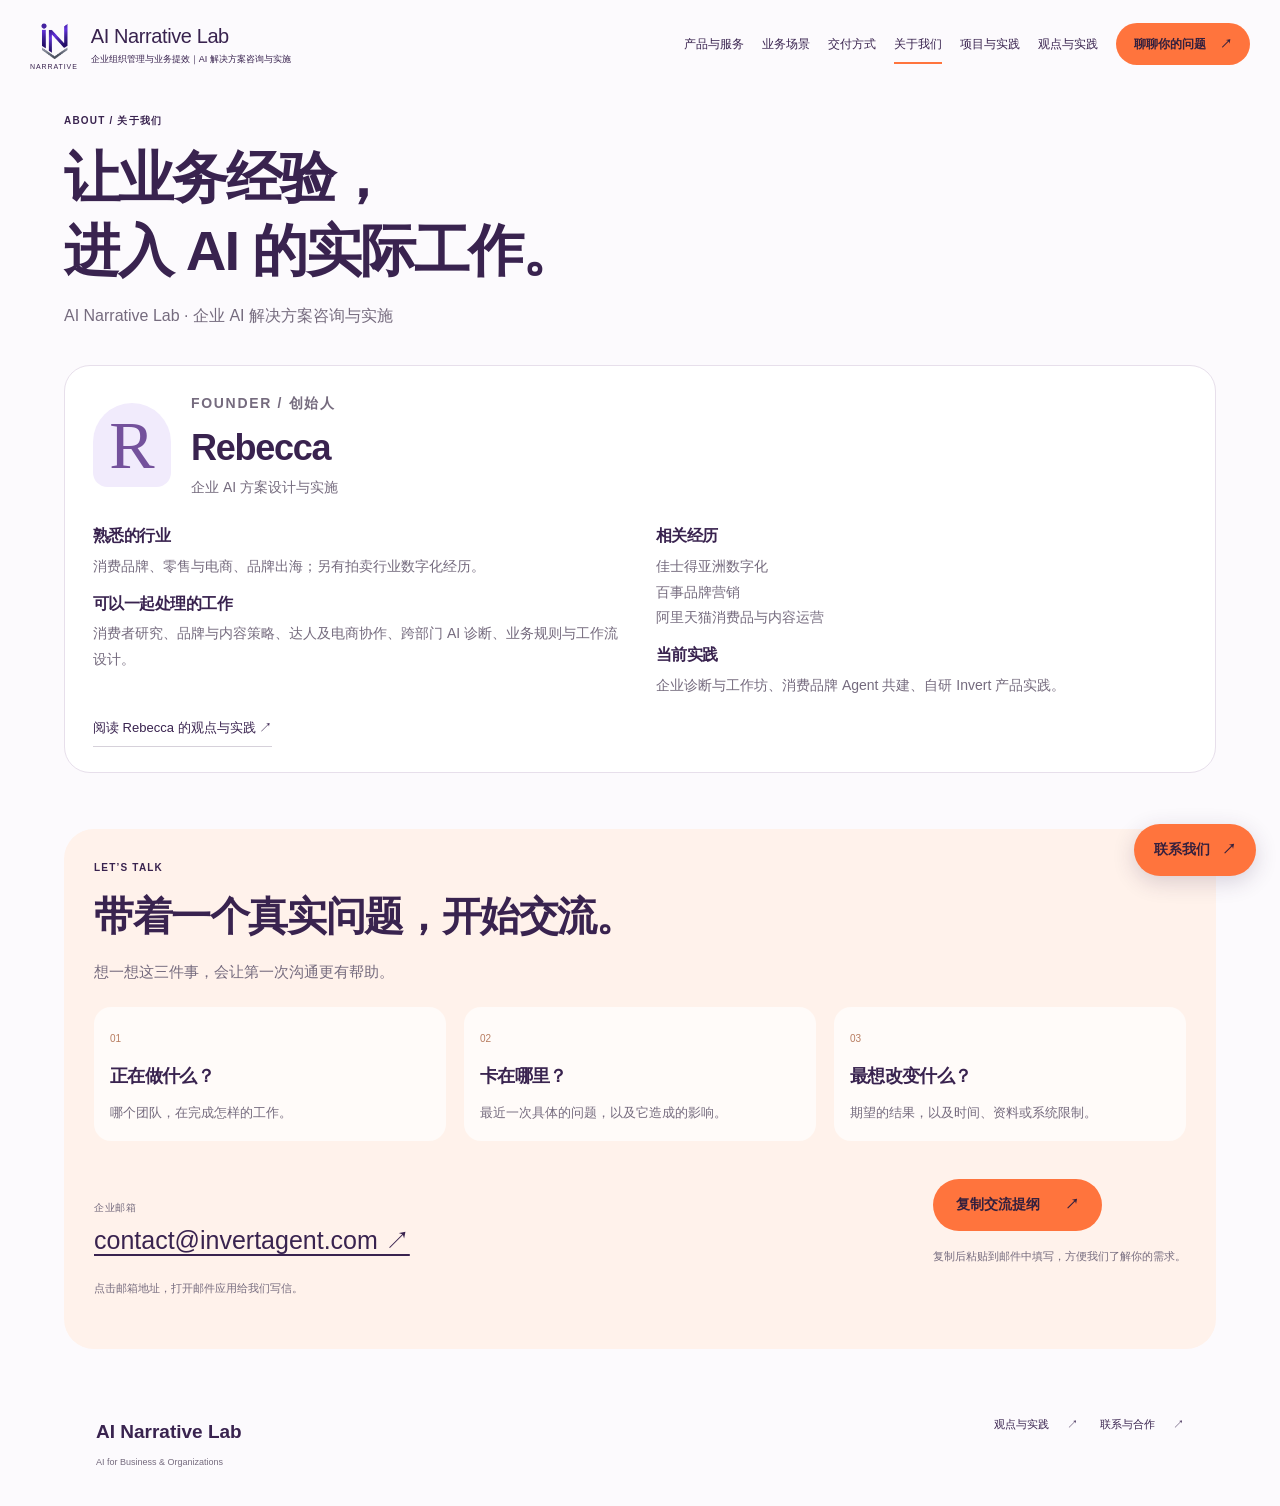
==== commit 83bc3202: "Show project work and redesigned factory examples" ====
--- a/about.html
+++ b/about.html
@@ -1 +1 @@
-<!doctype html><html lang="zh-CN"><head><meta charset="utf-8"><meta name="viewport" content="width=device-width,initial-scale=1"><meta name="description" content="AI Narrative Lab 关注企业如何把 AI 用到真实业务中。我们提供咨询与实施，从问题判断、团队能力和知识资产出发，推进适合当前条件的应用建设。"><meta name="theme-color" content="#FCFAFD"><title>关于 AI Narrative Lab · AI Narrative Lab</title><link rel="stylesheet" href="mockup.css"><script src="site.js" defer></script></head><body data-page="about"><a href="#main" class="skip">跳到正文</a><header class="site-header"><div class="nav-inner"><a class="brand" href="index.html" aria-label="AI Narrative Lab 首页"><span class="logo-lockup"><img src="assets/narrative-symbol-preview.png" alt="" width="44" height="44"><span>NARRATIVE</span></span><span class="brand-name">AI Narrative Lab<small>企业组织管理与业务提效｜AI 解决方案咨询与实施</small></span></a><button class="menu-toggle" aria-label="打开导航" aria-expanded="false" aria-controls="site-nav"><span></span><span></span></button><nav id="site-nav" aria-label="主导航"><a href="services.html">产品与服务</a><a href="practice.html">业务场景</a><a href="approach.html">交付方式</a><a href="about.html" aria-current="page">关于我们</a><a href="insights.html">观点与实践</a><a class="button nav-cta" href="about.html#contact">聊聊你的问题<span aria-hidden="true">↗</span></a></nav></div></header><main id="main"><section class="inner-hero"><p class="eyebrow">ABOUT / 关于我们</p><h1>让业务经验，<br>进入 AI 的实际工作。</h1><p>AI Narrative Lab · 企业 AI 解决方案咨询与实施</p></section><section class="section people-section"><article class="person-card"><div class="person-heading"><div class="person-initial" aria-hidden="true">R</div><div><p class="eyebrow">FOUNDER / 创始人</p><h2>Rebecca</h2><p>企业 AI 方案设计与实施</p></div></div><div class="person-columns"><div><h3>熟悉的行业</h3><p>消费品牌、零售与电商、品牌出海；另有拍卖行业数字化经历。</p><h3>可以一起处理的工作</h3><p>消费者研究、品牌与内容策略、达人及电商协作、跨部门 AI 诊断、业务规则与工作流设计。</p></div><div><h3>相关经历</h3><p>佳士得亚洲数字化<br>百事品牌营销<br>阿里天猫消费品与内容运营</p><h3>当前实践</h3><p>企业诊断与工作坊、消费品牌 Agent 共建、自研 Invert 产品实践。</p></div></div><a class="text-link" href="insights.html">阅读 Rebecca 的观点与实践 ↗</a></article></section><section class="section contact" id="contact"><div class="section-head"><p class="eyebrow">LET’S TALK</p><h2>带着一个真实问题，开始交流。</h2><p>想一想这三件事，会让第一次沟通更有帮助。</p></div><div class="contact-prompts"><div><span>01</span><h3>正在做什么？</h3><p>哪个团队，在完成怎样的工作。</p></div><div><span>02</span><h3>卡在哪里？</h3><p>最近一次具体的问题，以及它造成的影响。</p></div><div><span>03</span><h3>最想改变什么？</h3><p>期望的结果，以及时间、资料或系统限制。</p></div></div><div class="contact-bottom"><div><p class="tiny-label">企业邮箱</p><a class="contact-email" href="mailto:contact@invertagent.com">contact@invertagent.com ↗</a><p class="footnote">点击邮箱地址，打开邮件应用给我们写信。</p></div><div><button type="button" class="button" data-copy-brief>复制交流提纲 <span aria-hidden="true">↗</span></button><p class="footnote">复制后粘贴到邮件中填写，方便我们了解你的需求。</p><p class="copy-status" role="status" aria-live="polite"></p></div></div></section></main><footer><div><a class="footer-brand" href="index.html">AI Narrative Lab</a><p>AI for Business & Organizations</p></div><div class="footer-links"><a class="text-link" href="insights.html">观点与实践<span aria-hidden="true">↗</span></a><a class="text-link" href="about.html#contact">联系与合作<span aria-hidden="true">↗</span></a></div></footer><a class="floating-contact" href="about.html#contact">联系我们 <span aria-hidden="true">↗</span></a><button class="to-top" aria-label="回到顶部" hidden>↑</button></body></html>+<!doctype html><html lang="zh-CN"><head><meta charset="utf-8"><meta name="viewport" content="width=device-width,initial-scale=1"><meta name="description" content="AI Narrative Lab 关注企业如何把 AI 用到真实业务中。我们提供咨询与实施，从问题判断、团队能力和知识资产出发，推进适合当前条件的应用建设。"><meta name="theme-color" content="#FCFAFD"><title>关于 AI Narrative Lab · AI Narrative Lab</title><link rel="stylesheet" href="mockup.css"><script src="site.js" defer></script></head><body data-page="about"><a href="#main" class="skip">跳到正文</a><header class="site-header"><div class="nav-inner"><a class="brand" href="index.html" aria-label="AI Narrative Lab 首页"><span class="logo-lockup"><img src="assets/narrative-symbol-preview.png" alt="" width="44" height="44"><span>NARRATIVE</span></span><span class="brand-name">AI Narrative Lab<small>企业组织管理与业务提效｜AI 解决方案咨询与实施</small></span></a><button class="menu-toggle" aria-label="打开导航" aria-expanded="false" aria-controls="site-nav"><span></span><span></span></button><nav id="site-nav" aria-label="主导航"><a href="services.html">产品与服务</a><a href="practice.html">业务场景</a><a href="approach.html">交付方式</a><a href="about.html" aria-current="page">关于我们</a><a href="projects.html">项目与实践</a><a href="insights.html">观点与实践</a><a class="button nav-cta" href="about.html#contact">聊聊你的问题<span aria-hidden="true">↗</span></a></nav></div></header><main id="main"><section class="inner-hero"><p class="eyebrow">ABOUT / 关于我们</p><h1>让业务经验，<br>进入 AI 的实际工作。</h1><p>AI Narrative Lab · 企业 AI 解决方案咨询与实施</p></section><section class="section people-section"><article class="person-card"><div class="person-heading"><div class="person-initial" aria-hidden="true">R</div><div><p class="eyebrow">FOUNDER / 创始人</p><h2>Rebecca</h2><p>企业 AI 方案设计与实施</p></div></div><div class="person-columns"><div><h3>熟悉的行业</h3><p>消费品牌、零售与电商、品牌出海；另有拍卖行业数字化经历。</p><h3>可以一起处理的工作</h3><p>消费者研究、品牌与内容策略、达人及电商协作、跨部门 AI 诊断、业务规则与工作流设计。</p></div><div><h3>相关经历</h3><p>佳士得亚洲数字化<br>百事品牌营销<br>阿里天猫消费品与内容运营</p><h3>当前实践</h3><p>企业诊断与工作坊、消费品牌 Agent 共建、自研 Invert 产品实践。</p></div></div><a class="text-link" href="insights.html">阅读 Rebecca 的观点与实践 ↗</a></article></section><section class="section contact" id="contact"><div class="section-head"><p class="eyebrow">LET’S TALK</p><h2>带着一个真实问题，开始交流。</h2><p>想一想这三件事，会让第一次沟通更有帮助。</p></div><div class="contact-prompts"><div><span>01</span><h3>正在做什么？</h3><p>哪个团队，在完成怎样的工作。</p></div><div><span>02</span><h3>卡在哪里？</h3><p>最近一次具体的问题，以及它造成的影响。</p></div><div><span>03</span><h3>最想改变什么？</h3><p>期望的结果，以及时间、资料或系统限制。</p></div></div><div class="contact-bottom"><div><p class="tiny-label">企业邮箱</p><a class="contact-email" href="mailto:contact@invertagent.com">contact@invertagent.com ↗</a><p class="footnote">点击邮箱地址，打开邮件应用给我们写信。</p></div><div><button type="button" class="button" data-copy-brief>复制交流提纲 <span aria-hidden="true">↗</span></button><p class="footnote">复制后粘贴到邮件中填写，方便我们了解你的需求。</p><p class="copy-status" role="status" aria-live="polite"></p></div></div></section></main><footer><div><a class="footer-brand" href="index.html">AI Narrative Lab</a><p>AI for Business & Organizations</p></div><div class="footer-links"><a class="text-link" href="insights.html">观点与实践<span aria-hidden="true">↗</span></a><a class="text-link" href="about.html#contact">联系与合作<span aria-hidden="true">↗</span></a></div></footer><a class="floating-contact" href="about.html#contact">联系我们 <span aria-hidden="true">↗</span></a><button class="to-top" aria-label="回到顶部" hidden>↑</button></body></html>
